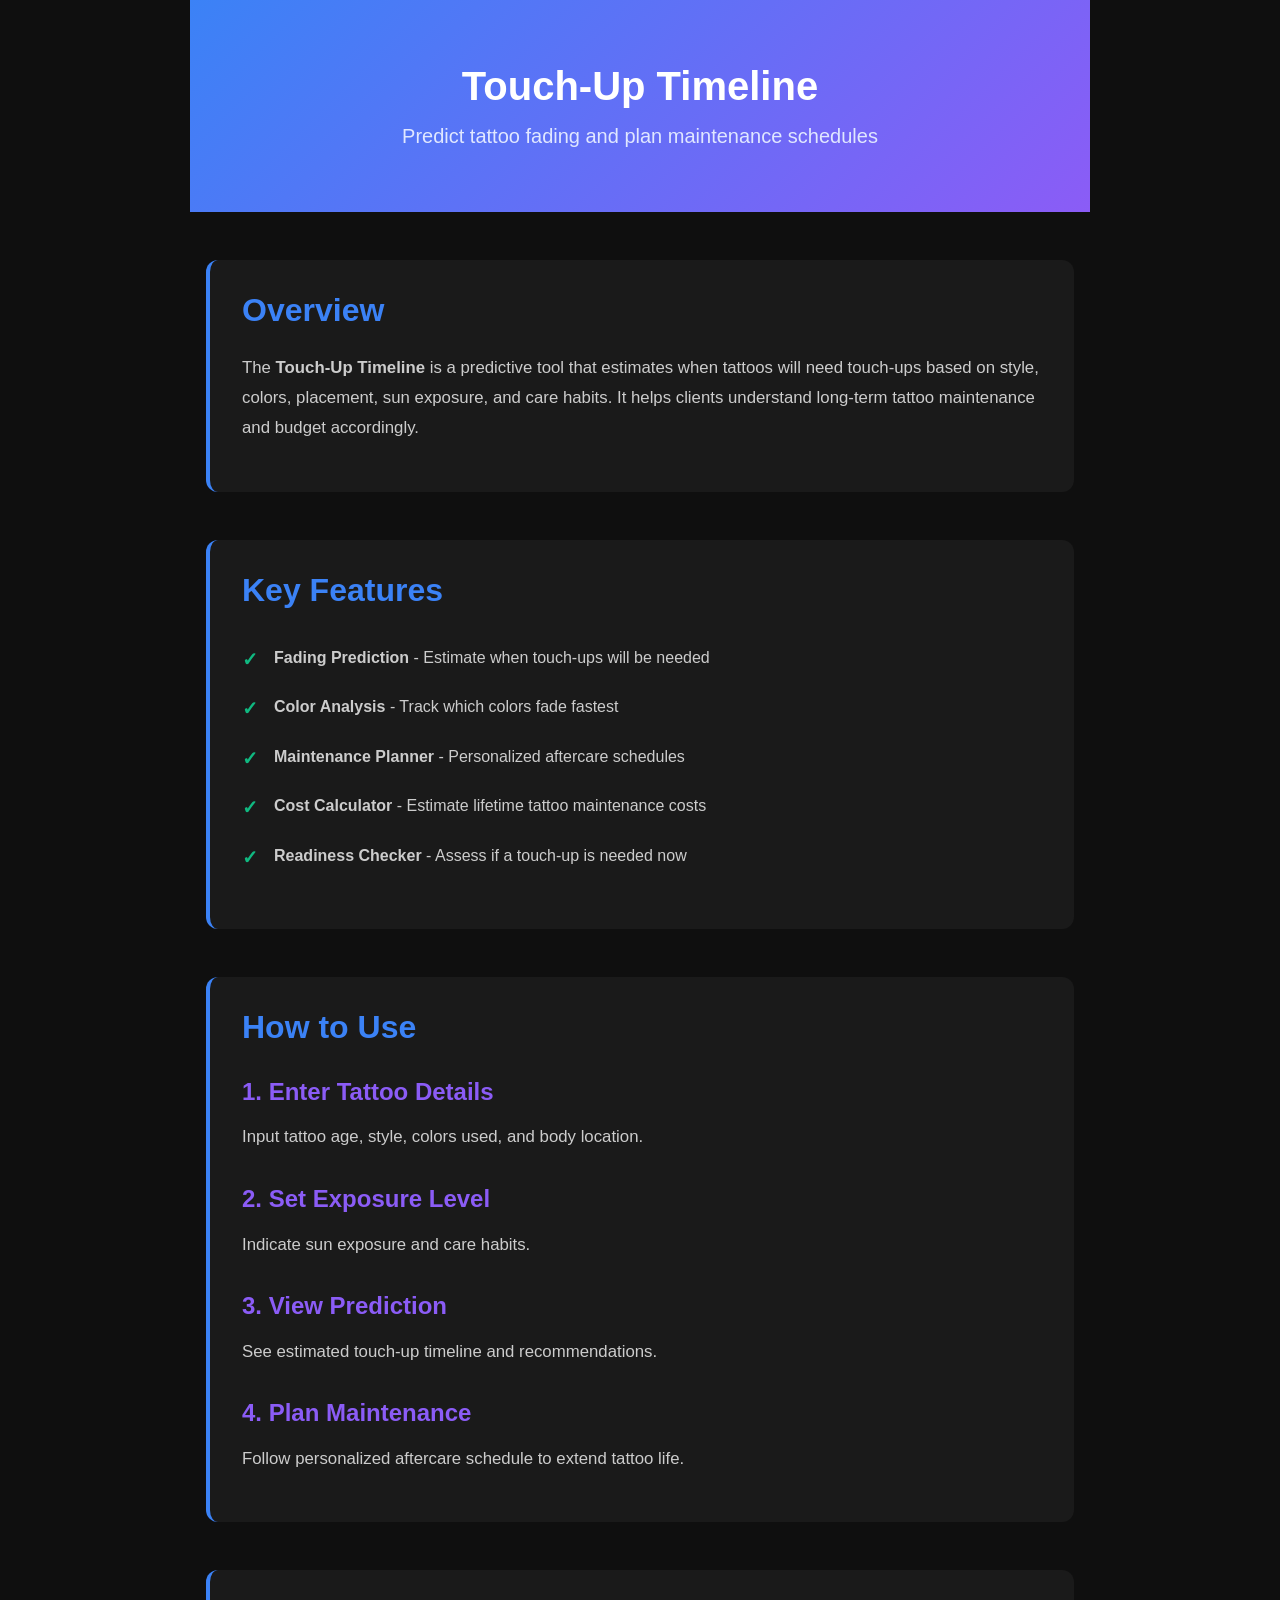
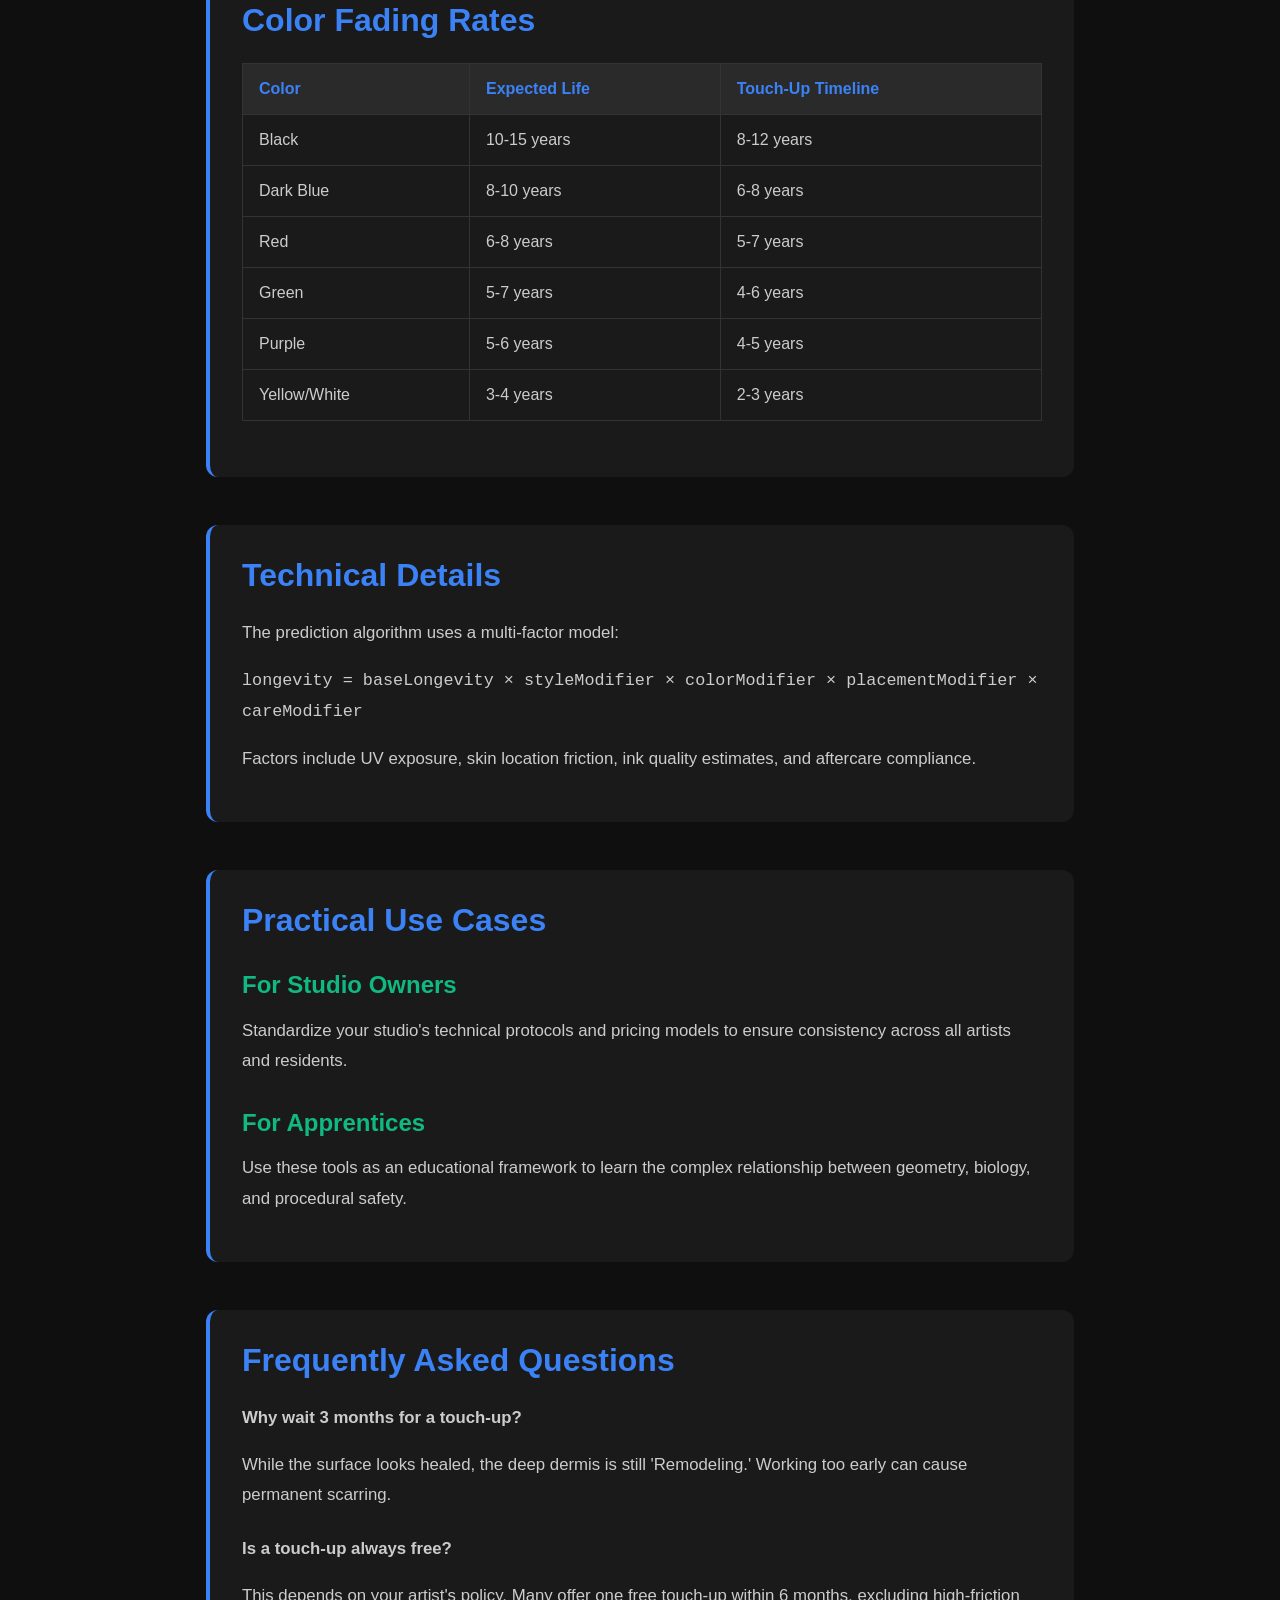
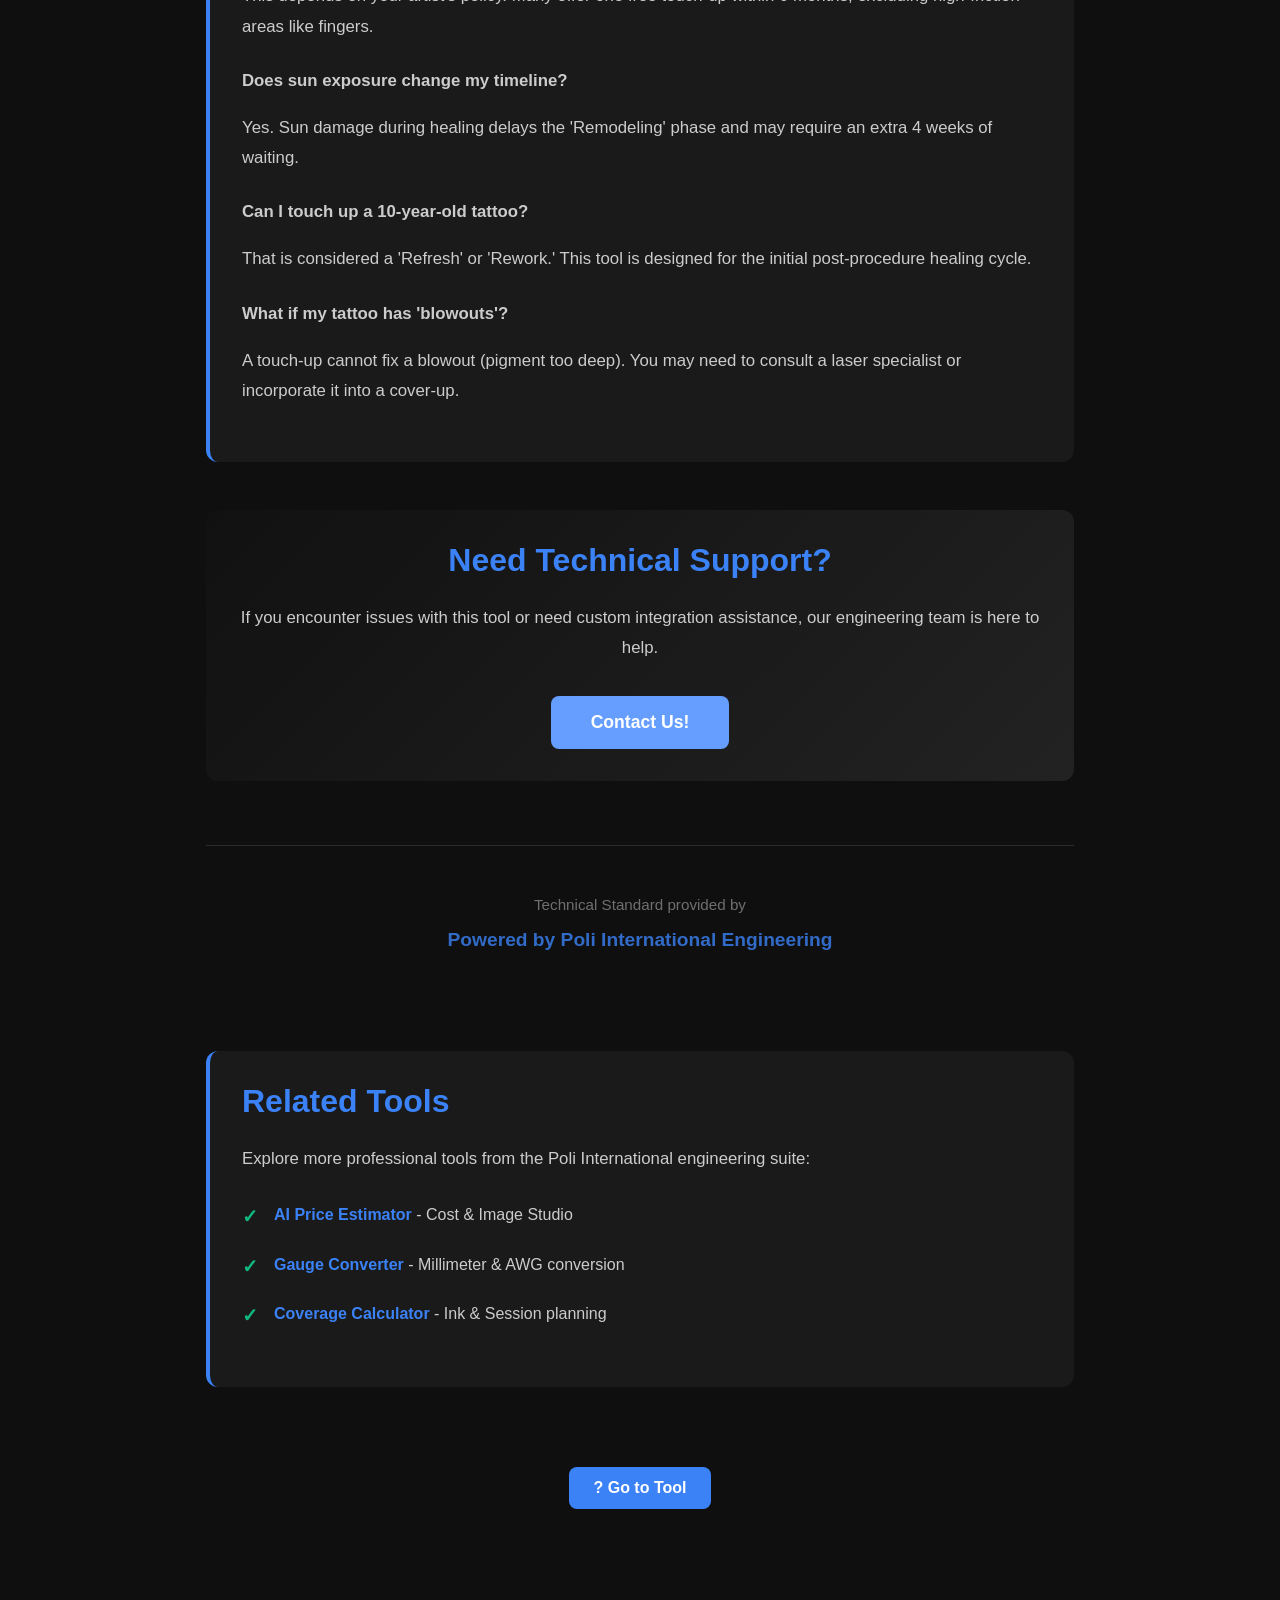
==== documentation.html @ d6942117 "sync documentation.html from the live site The website copy of this tool moved on and the repo did n" ====
<!DOCTYPE html>
<html lang="en">
<head><meta name="robots" content="noindex,nofollow">
    <meta charset="UTF-8">
    <meta name="viewport" content="width=device-width, initial-scale=1.0">
    <title>Touch-Up Timeline Documentation | Poli International</title>
    <meta name="description" content="Complete guide to using the Touch-Up Timeline">
    <link rel="canonical" href="https://poliinternational.com/touch-up-timeline-documentation/">
    <style>
        body {
            background: #0f0f0f !important;
            color: #fff !important;
            font-family: -apple-system, BlinkMacSystemFont, "Segoe UI", Roboto, sans-serif;
            margin: 0;
            padding: 0;
        }
        /* Hide h1 when in iframe to avoid duplicate headings */
        body.in-iframe .doc-hero h1 { display: none !important; }
        body.in-iframe .doc-hero { padding: 2rem 2rem !important; margin-bottom: 1rem !important; }
        * { box-sizing: border-box; }
        .entry-content { max-width: 900px !important; margin: 0 auto !important; padding: 2rem 1rem !important; }
        .doc-hero { background: linear-gradient(135deg, #3B82F6, #8B5CF6) !important; padding: 4rem 2rem !important; text-align: center !important; margin: -2rem -1rem 3rem !important; border-radius: 0 !important; }
        .doc-hero h1 { font-size: 2.5rem !important; color: #fff !important; margin: 0 0 1rem 0 !important; font-weight: 700 !important; }
        .doc-hero p { font-size: 1.25rem !important; color: #E0E7FF !important; margin: 0 !important; }
        .doc-section { margin: 3rem 0 !important; padding: 2rem !important; background: #1a1a1a !important; border-radius: 0.75rem !important; border-left: 4px solid #3B82F6 !important; }
        .doc-section h2 { color: #3B82F6 !important; font-size: 2rem !important; margin: 0 0 1.5rem 0 !important; font-weight: 600 !important; }
        .doc-section h3 { color: #8B5CF6 !important; font-size: 1.5rem !important; margin: 2rem 0 1rem 0 !important; font-weight: 600 !important; }
        .doc-section p { color: #ccc !important; line-height: 1.8 !important; margin-bottom: 1rem !important; font-size: 1.05rem !important; }
        .doc-section ul { margin: 1rem 0 !important; padding-left: 0 !important; list-style: none !important; }
        .doc-section ul li { padding: 0.75rem 0 0.75rem 2rem !important; position: relative !important; color: #ccc !important; line-height: 1.6 !important; }
        .doc-section ul li:before { content: "✓" !important; position: absolute !important; left: 0 !important; color: #10B981 !important; font-weight: bold !important; font-size: 1.2rem !important; }
        .doc-section a { color: #3B82F6 !important; text-decoration: none !important; font-weight: 600 !important; transition: color 0.2s !important; }
        .doc-section a:hover { color: #8B5CF6 !important; text-decoration: underline !important; }
        .highlight-box { background: linear-gradient(135deg, #1E3A8A, #4C1D95) !important; padding: 1.5rem !important; border-radius: 0.5rem !important; margin: 2rem 0 !important; border-left: 4px solid #10B981 !important; }
        .highlight-box p { color: #E0E7FF !important; margin-bottom: 0 !important; }
        .back-link { display: inline-block !important; padding: 0.75rem 1.5rem !important; background: #3B82F6 !important; color: #fff !important; text-decoration: none !important; border-radius: 0.5rem !important; font-weight: 600 !important; margin-top: 2rem !important; }
        .back-link:hover { background: #8B5CF6 !important; }
        table { width: 100%; border-collapse: collapse; margin: 1.5rem 0; }
        th, td { padding: 1rem; text-align: left; border: 1px solid #333; }
        th { background: #2a2a2a; color: #3B82F6; }
        td { color: #ccc; }
    </style>
</head>
<body>
<script>
    // Detect if loaded in iframe and add class to hide h1
    if (window.self !== window.top) {
        document.body.classList.add('in-iframe');
    }
</script>
    <div class="entry-content">
        <div class="doc-hero">
            <h1>Touch-Up Timeline</h1>
            <p>Predict tattoo fading and plan maintenance schedules</p>
        </div>
        <div class="doc-section">
            <h2>Overview</h2>
            <p>The <strong>Touch-Up Timeline</strong> is a predictive tool that estimates when tattoos will need touch-ups based on style, colors, placement, sun exposure, and care habits. It helps clients understand long-term tattoo maintenance and budget accordingly.</p>
        </div>
        <div class="doc-section">
            <h2>Key Features</h2>
            <ul>
                <li><strong>Fading Prediction</strong> - Estimate when touch-ups will be needed</li>
                <li><strong>Color Analysis</strong> - Track which colors fade fastest</li>
                <li><strong>Maintenance Planner</strong> - Personalized aftercare schedules</li>
                <li><strong>Cost Calculator</strong> - Estimate lifetime tattoo maintenance costs</li>
                <li><strong>Readiness Checker</strong> - Assess if a touch-up is needed now</li>
            </ul>
        </div>
        <div class="doc-section">
            <h2>How to Use</h2>
            <h3>1. Enter Tattoo Details</h3>
            <p>Input tattoo age, style, colors used, and body location.</p>
            <h3>2. Set Exposure Level</h3>
            <p>Indicate sun exposure and care habits.</p>
            <h3>3. View Prediction</h3>
            <p>See estimated touch-up timeline and recommendations.</p>
            <h3>4. Plan Maintenance</h3>
            <p>Follow personalized aftercare schedule to extend tattoo life.</p>
        </div>
        <div class="doc-section">
            <h2>Color Fading Rates</h2>
            <table>
                <tr><th>Color</th><th>Expected Life</th><th>Touch-Up Timeline</th></tr>
                <tr><td>Black</td><td>10-15 years</td><td>8-12 years</td></tr>
                <tr><td>Dark Blue</td><td>8-10 years</td><td>6-8 years</td></tr>
                <tr><td>Red</td><td>6-8 years</td><td>5-7 years</td></tr>
                <tr><td>Green</td><td>5-7 years</td><td>4-6 years</td></tr>
                <tr><td>Purple</td><td>5-6 years</td><td>4-5 years</td></tr>
                <tr><td>Yellow/White</td><td>3-4 years</td><td>2-3 years</td></tr>
            </table>
        </div>
        <div class="doc-section">
            <h2>Technical Details</h2>
            <p>The prediction algorithm uses a multi-factor model:</p>
            <p><code>longevity = baseLongevity × styleModifier × colorModifier × placementModifier × careModifier</code></p>
            <p>Factors include UV exposure, skin location friction, ink quality estimates, and aftercare compliance.</p>
        </div>
                <div class="doc-section">
            <h2>Practical Use Cases</h2>
            <div class="use-case">
                <h3 style="color: #10B981 !important;">For Studio Owners</h3>
                <p>Standardize your studio's technical protocols and pricing models to ensure consistency across all artists and residents.</p>
            </div>
            <div class="use-case">
                <h3 style="color: #10B981 !important;">For Apprentices</h3>
                <p>Use these tools as an educational framework to learn the complex relationship between geometry, biology, and procedural safety.</p>
            </div>
        </div><div class="doc-section">
            <h2>Frequently Asked Questions</h2>
            <div class="faq-item" style="margin-bottom: 1.5rem;">
                <p><strong>Why wait 3 months for a touch-up?</strong></p>
                <p>While the surface looks healed, the deep dermis is still 'Remodeling.' Working too early can cause permanent scarring.</p>
            </div>
            <div class="faq-item" style="margin-bottom: 1.5rem;">
                <p><strong>Is a touch-up always free?</strong></p>
                <p>This depends on your artist's policy. Many offer one free touch-up within 6 months, excluding high-friction areas like fingers.</p>
            </div>
            <div class="faq-item" style="margin-bottom: 1.5rem;">
                <p><strong>Does sun exposure change my timeline?</strong></p>
                <p>Yes. Sun damage during healing delays the 'Remodeling' phase and may require an extra 4 weeks of waiting.</p>
            </div>
            <div class="faq-item" style="margin-bottom: 1.5rem;">
                <p><strong>Can I touch up a 10-year-old tattoo?</strong></p>
                <p>That is considered a 'Refresh' or 'Rework.' This tool is designed for the initial post-procedure healing cycle.</p>
            </div>
            <div class="faq-item" style="margin-bottom: 1.5rem;">
                <p><strong>What if my tattoo has 'blowouts'?</strong></p>
                <p>A touch-up cannot fix a blowout (pigment too deep). You may need to consult a laser specialist or incorporate it into a cover-up.</p>
            </div>
        </div>        <div class="doc-section" style="text-align: center; border-left: none !important; background: linear-gradient(135deg, #111, #222) !important;">
            <h2>Need Technical Support?</h2>
            <p>If you encounter issues with this tool or need custom integration assistance, our engineering team is here to help.</p>
            <div style="display: flex; justify-content: center; gap: 1.5rem; margin-top: 2rem; flex-wrap: wrap; align-items: center;">
                <a href="https://poliinternational.com/contact-us/" class="btn-primary" style="padding: 1rem 2.5rem; text-decoration: none; border-radius: 0.5rem; background: #669eff; color: #FFFFFF !important; font-weight: 800; font-size: 1.1rem; border: none;">Contact Us!</a>
                
            </div>
        </div>        <div style="text-align: center; margin-top: 4rem; padding: 2rem; border-top: 1px solid #333; opacity: 0.8;">
            <p style="font-size: 0.95rem; color: #888; line-height: 1.6;">
                Technical Standard provided by <br/>
                <a href="https://poliinternational.com/touch-up-timeline/" style="color: #3B82F6; text-decoration: none; font-weight: 800; font-size: 1.2rem; display: block; margin-top: 0.5rem;">Powered by Poli International Engineering</a>
            </p>
        </div>        <div class="doc-section">
            <h2>Related Tools</h2>
            <p>Explore more professional tools from the Poli International engineering suite:</p>
            <ul>
                <li><a href="/tattoo-price-estimator/">AI Price Estimator</a> - Cost & Image Studio</li>
                <li><a href="/gauge-converter/">Gauge Converter</a> - Millimeter & AWG conversion</li>
                <li><a href="/coverage-calculator/">Coverage Calculator</a> - Ink & Session planning</li>
            </ul>
        </div><div style="text-align: center; margin-bottom: 4rem;"><a href="https://poliinternational.com/touch-up-timeline/" class="back-link" style="display: inline-block !important;">? Go to Tool</a></div>
    </div>
</body>
</html>
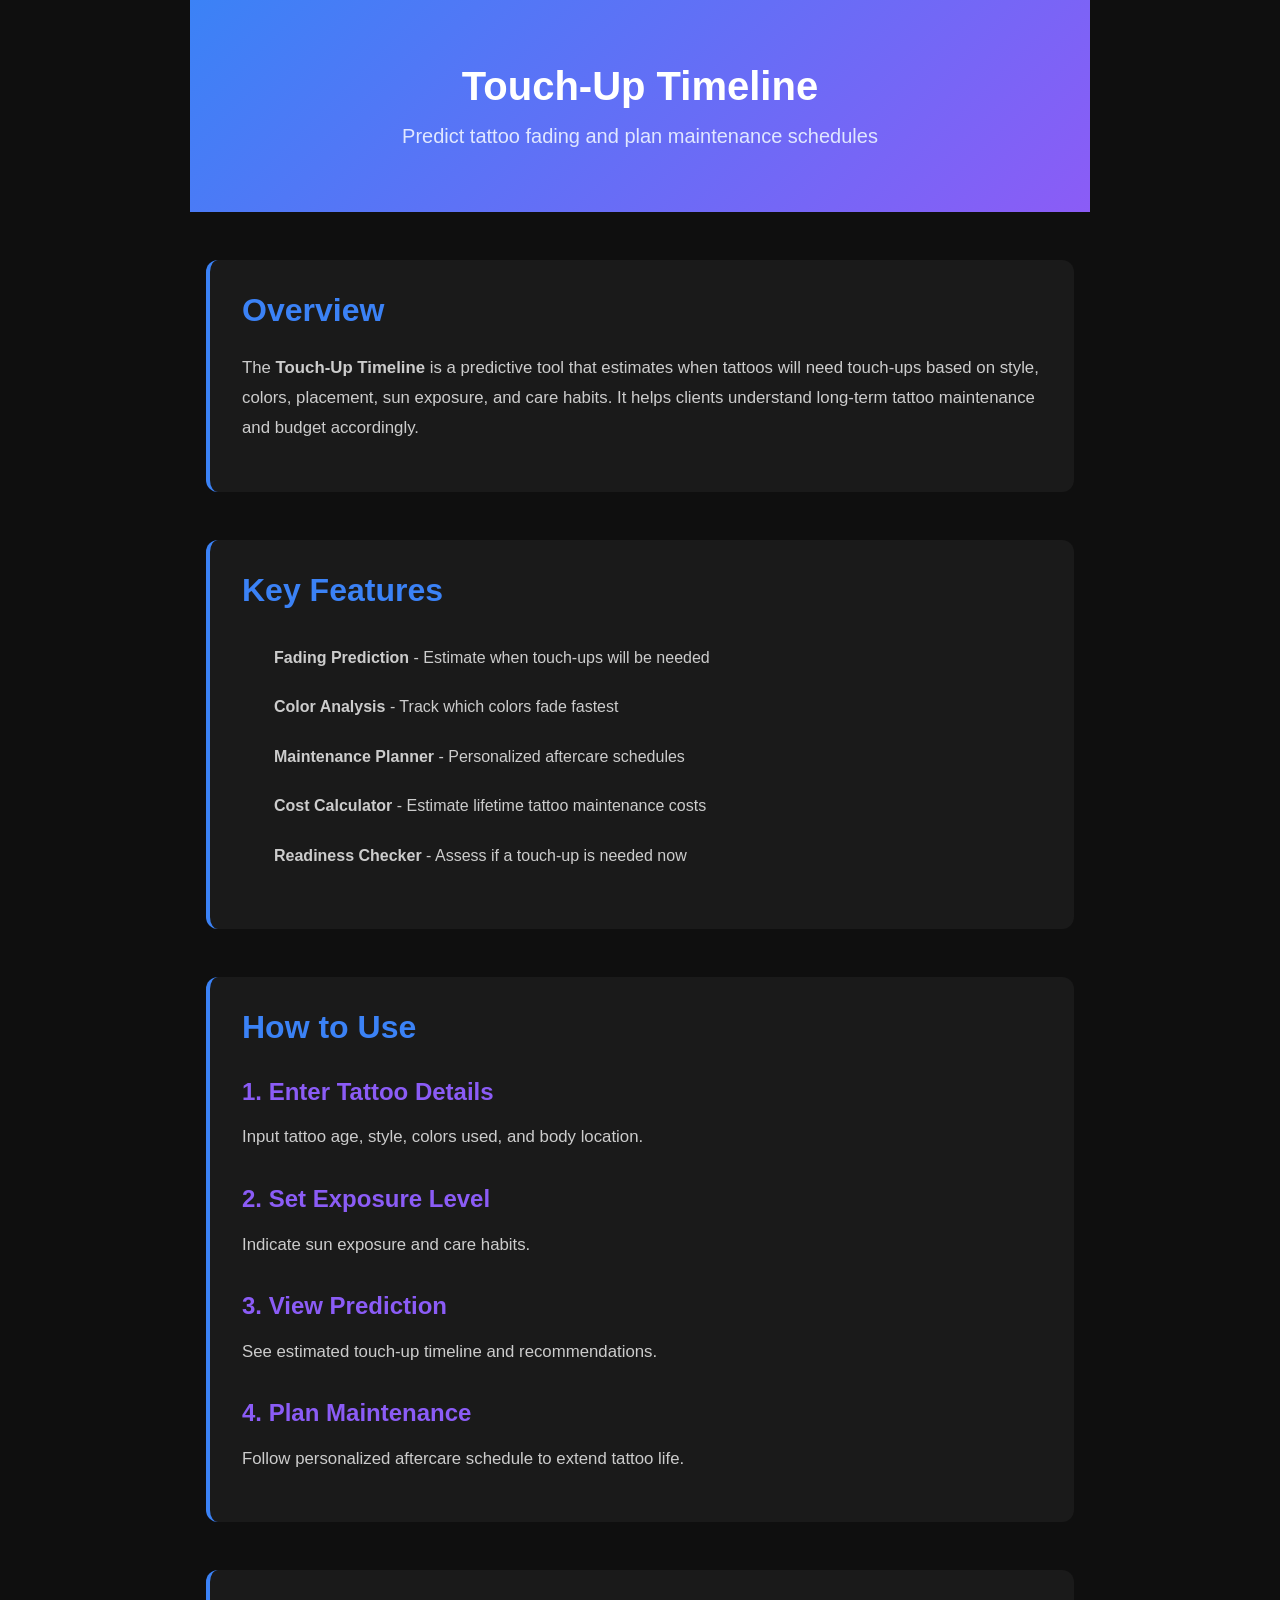
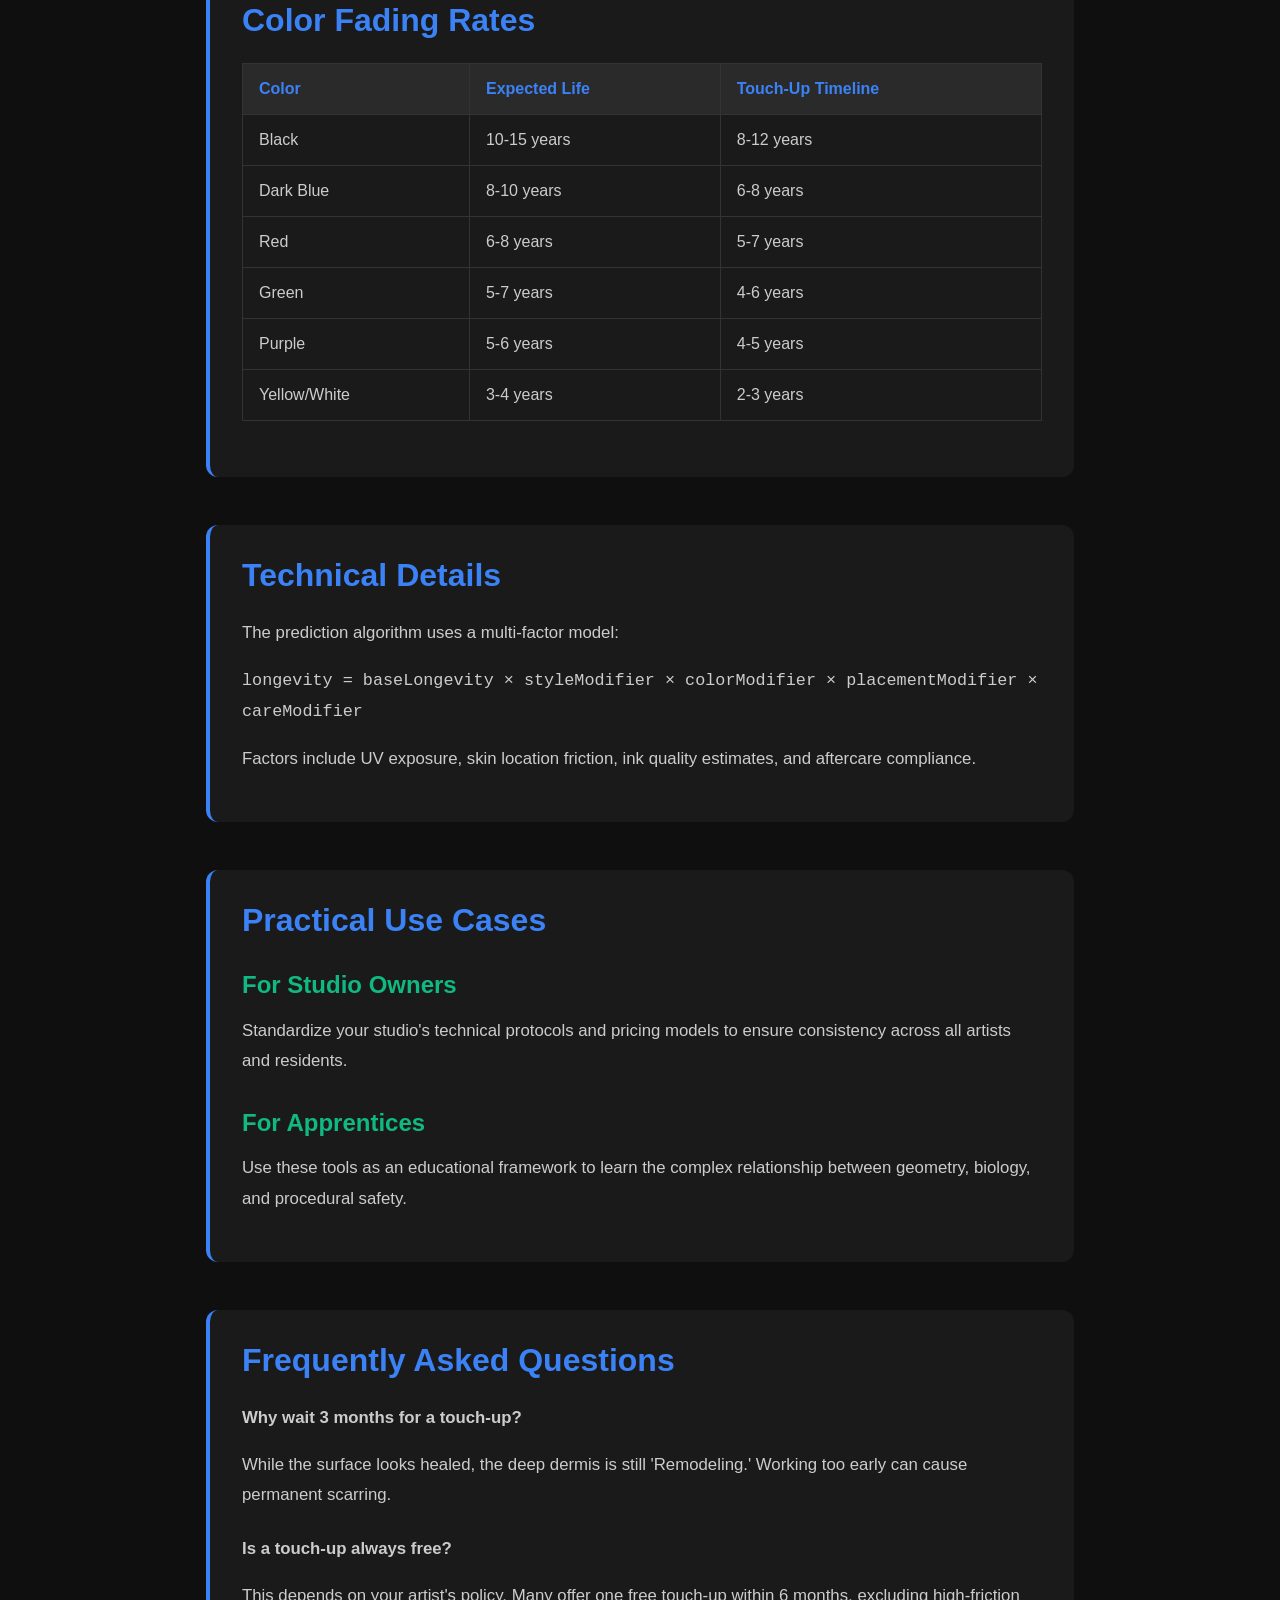
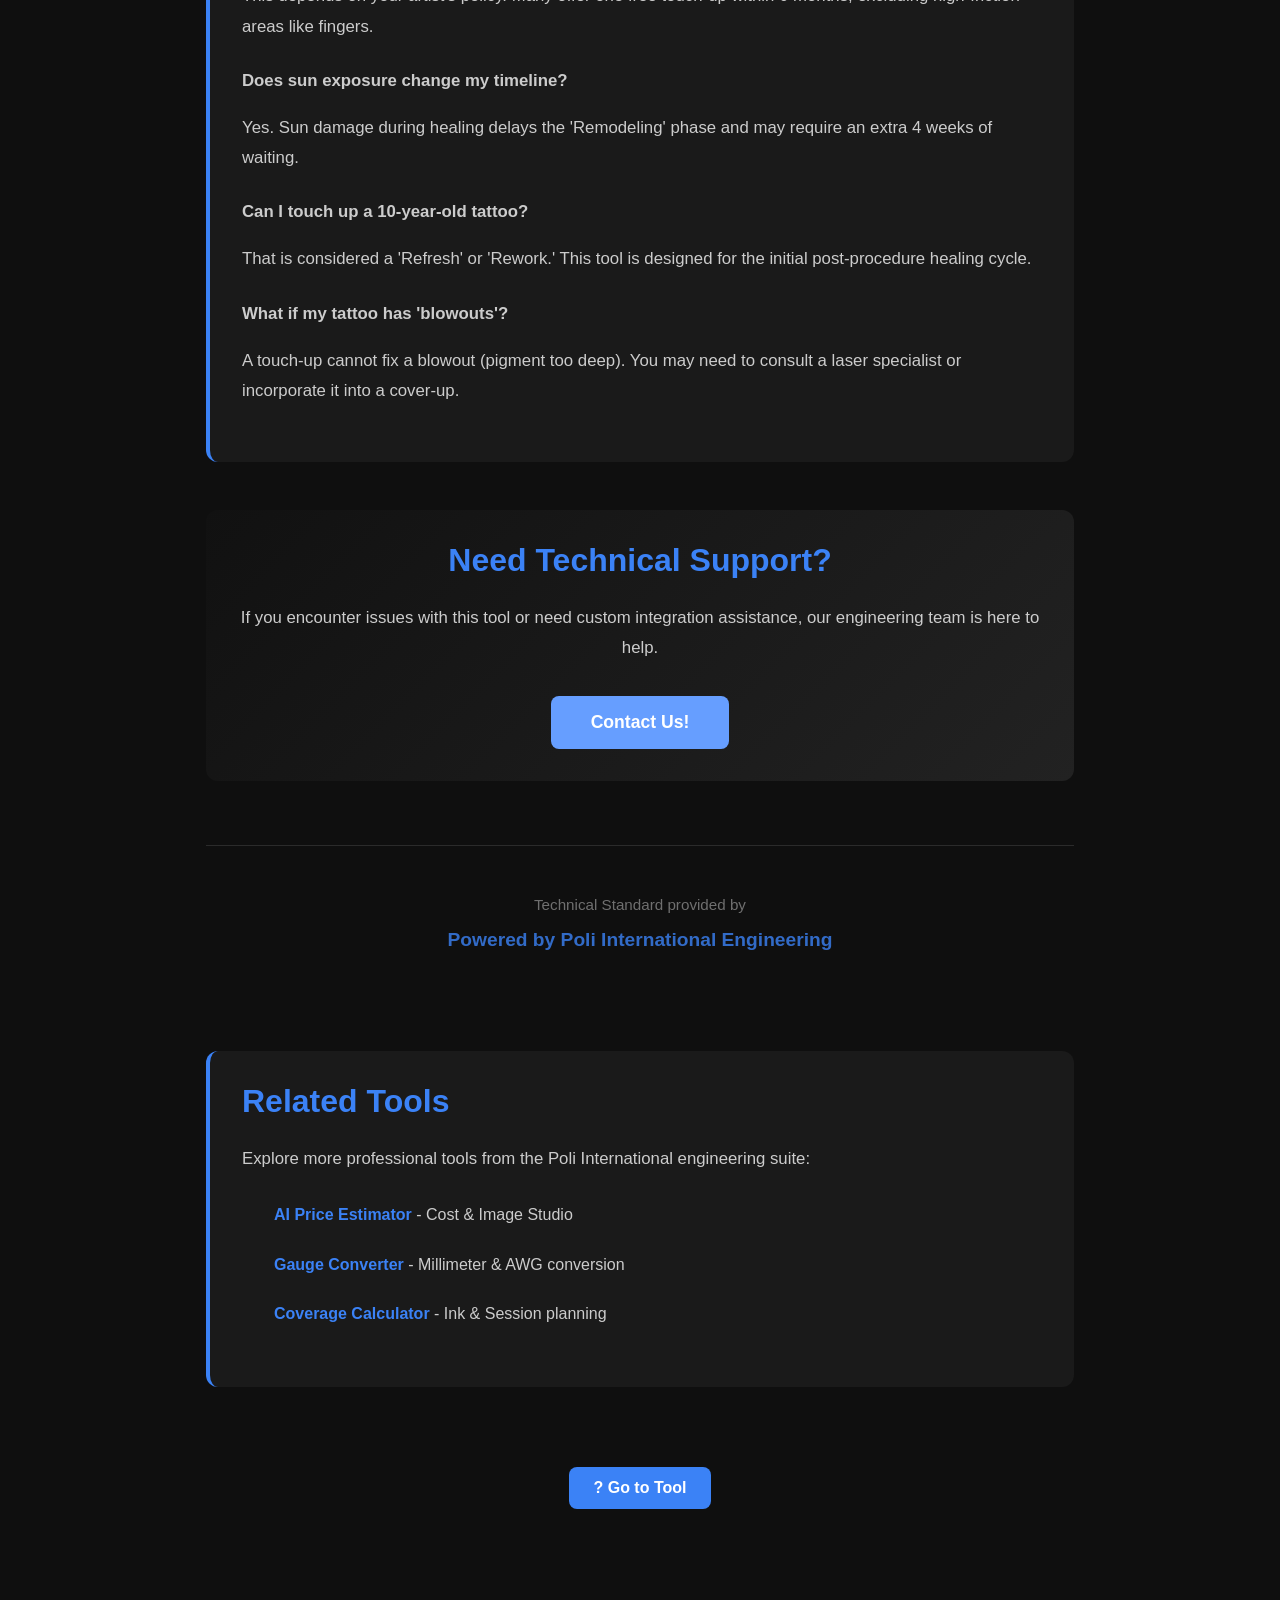
==== commit 3f9f7794: "sync documentation.html from the live site The website copy of this tool moved on and the repo did n" ====
--- a/documentation.html
+++ b/documentation.html
@@ -28,7 +28,7 @@
         .doc-section p { color: #ccc !important; line-height: 1.8 !important; margin-bottom: 1rem !important; font-size: 1.05rem !important; }
         .doc-section ul { margin: 1rem 0 !important; padding-left: 0 !important; list-style: none !important; }
         .doc-section ul li { padding: 0.75rem 0 0.75rem 2rem !important; position: relative !important; color: #ccc !important; line-height: 1.6 !important; }
-        .doc-section ul li:before { content: "✓" !important; position: absolute !important; left: 0 !important; color: #10B981 !important; font-weight: bold !important; font-size: 1.2rem !important; }
+        .doc-section ul li:before { content: "" !important; position: absolute !important; left: 0 !important; color: #10B981 !important; font-weight: bold !important; font-size: 1.2rem !important; }
         .doc-section a { color: #3B82F6 !important; text-decoration: none !important; font-weight: 600 !important; transition: color 0.2s !important; }
         .doc-section a:hover { color: #8B5CF6 !important; text-decoration: underline !important; }
         .highlight-box { background: linear-gradient(135deg, #1E3A8A, #4C1D95) !important; padding: 1.5rem !important; border-radius: 0.5rem !important; margin: 2rem 0 !important; border-left: 4px solid #10B981 !important; }
